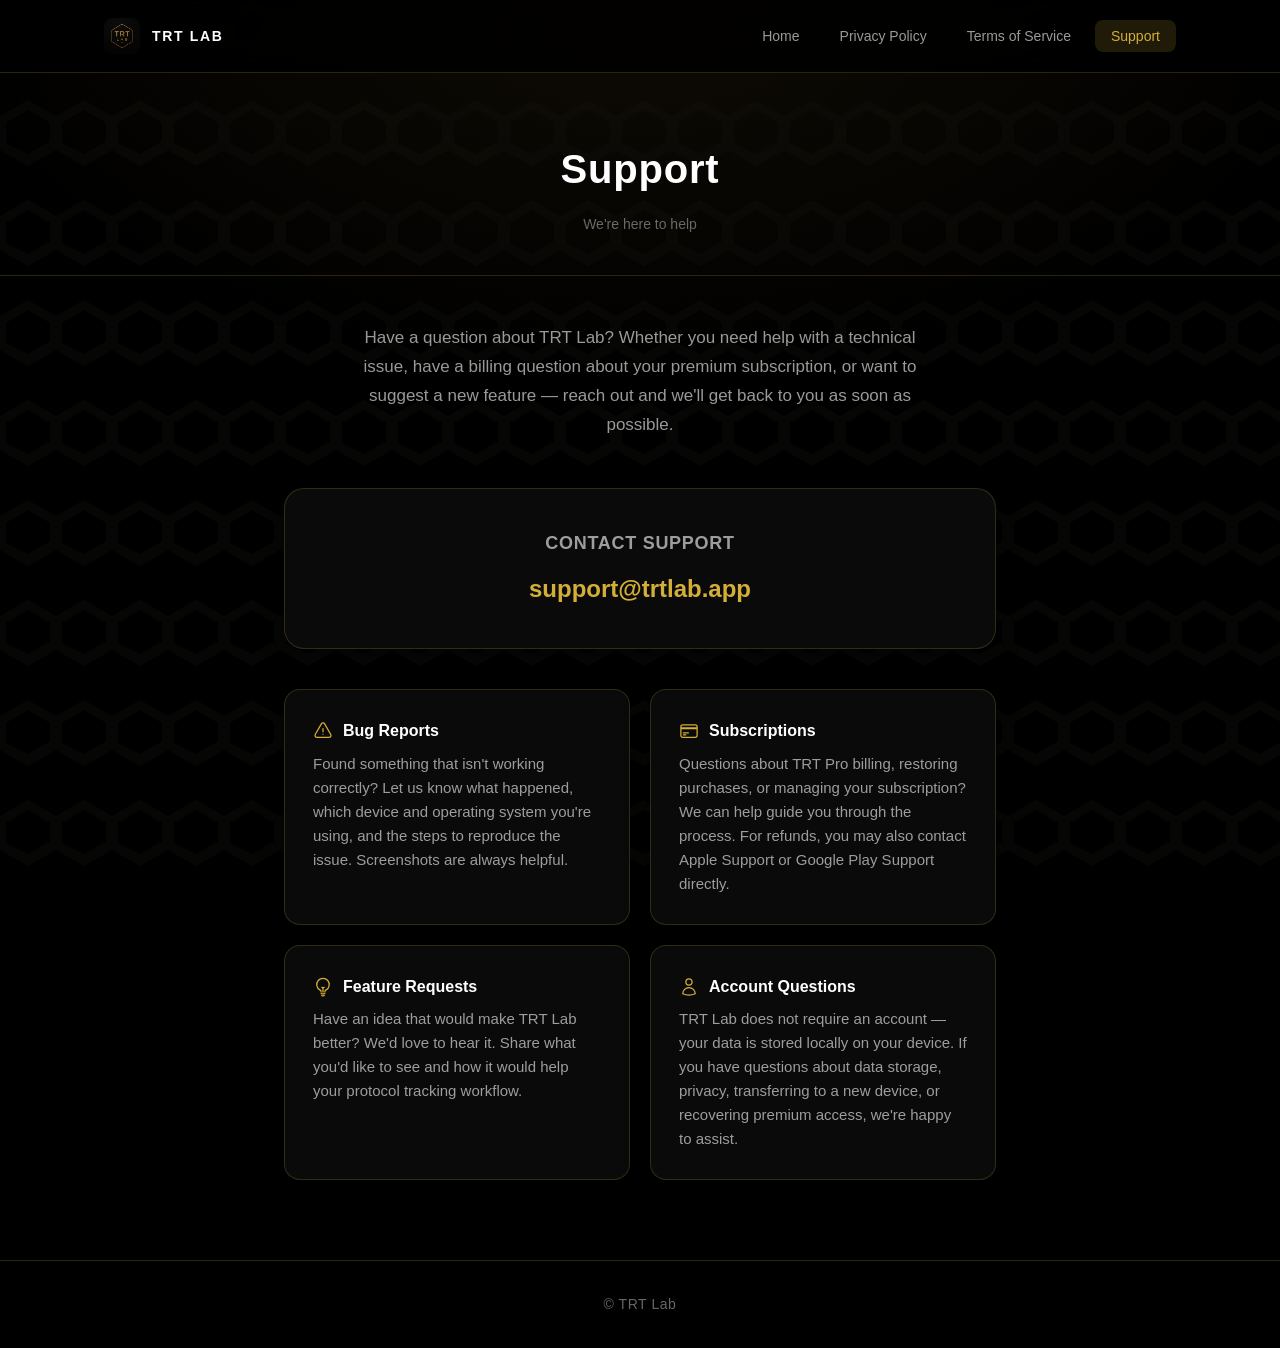
==== support.html @ 6e94eaee "Initial TRT Lab website" ====
<!DOCTYPE html>
<html lang="en">
<head>
  <meta charset="UTF-8">
  <meta name="viewport" content="width=device-width, initial-scale=1.0">
  <meta name="description" content="TRT Lab Support — contact us for help with the app, subscriptions, bugs, and feature requests.">
  <title>Support — TRT Lab</title>
  <link rel="icon" type="image/png" href="assets/logo.png">
  <link rel="stylesheet" href="style.css">
</head>
<body>
  <header class="site-header">
    <nav class="nav-inner">
      <a href="index.html" class="nav-brand">
        <img src="assets/logo.png" alt="TRT Lab logo" width="36" height="36">
        <span>TRT Lab</span>
      </a>
      <button class="nav-toggle" aria-label="Toggle navigation" aria-expanded="false">
        <svg xmlns="http://www.w3.org/2000/svg" fill="none" viewBox="0 0 24 24" stroke="currentColor" stroke-width="2">
          <path stroke-linecap="round" stroke-linejoin="round" d="M4 6h16M4 12h16M4 18h16"/>
        </svg>
      </button>
      <ul class="nav-links">
        <li><a href="index.html">Home</a></li>
        <li><a href="privacy.html">Privacy Policy</a></li>
        <li><a href="terms.html">Terms of Service</a></li>
        <li><a href="support.html" class="active">Support</a></li>
      </ul>
    </nav>
  </header>

  <main>
    <div class="page-header">
      <h1>Support</h1>
      <p class="last-updated">We're here to help</p>
    </div>

    <div class="support-content container-narrow">
      <div class="support-intro">
        <p>
          Have a question about TRT Lab? Whether you need help with a technical issue, have a billing question about your premium subscription, or want to suggest a new feature — reach out and we'll get back to you as soon as possible.
        </p>
      </div>

      <div class="support-card">
        <h2>Contact Support</h2>
        <a href="mailto:support@trtlab.app" class="support-email">support@trtlab.app</a>
      </div>

      <div class="support-topics">
        <div class="support-topic">
          <h3>
            <svg xmlns="http://www.w3.org/2000/svg" fill="none" viewBox="0 0 24 24" stroke="currentColor" stroke-width="1.5">
              <path stroke-linecap="round" stroke-linejoin="round" d="M12 9v3.75m-9.303 3.376c-.866 1.5.217 3.374 1.948 3.374h14.71c1.73 0 2.813-1.874 1.948-3.374L13.949 3.378c-.866-1.5-3.032-1.5-3.898 0L2.697 16.126zM12 15.75h.007v.008H12v-.008z"/>
            </svg>
            Bug Reports
          </h3>
          <p>
            Found something that isn't working correctly? Let us know what happened, which device and operating system you're using, and the steps to reproduce the issue. Screenshots are always helpful.
          </p>
        </div>

        <div class="support-topic">
          <h3>
            <svg xmlns="http://www.w3.org/2000/svg" fill="none" viewBox="0 0 24 24" stroke="currentColor" stroke-width="1.5">
              <path stroke-linecap="round" stroke-linejoin="round" d="M2.25 8.25h19.5M2.25 9h19.5m-16.5 5.25h6m-6 2.25h3m-3.75 3h15a2.25 2.25 0 002.25-2.25V6.75A2.25 2.25 0 0019.5 4.5h-15a2.25 2.25 0 00-2.25 2.25v10.5A2.25 2.25 0 004.5 19.5z"/>
            </svg>
            Subscriptions
          </h3>
          <p>
            Questions about TRT Pro billing, restoring purchases, or managing your subscription? We can help guide you through the process. For refunds, you may also contact Apple Support or Google Play Support directly.
          </p>
        </div>

        <div class="support-topic">
          <h3>
            <svg xmlns="http://www.w3.org/2000/svg" fill="none" viewBox="0 0 24 24" stroke="currentColor" stroke-width="1.5">
              <path stroke-linecap="round" stroke-linejoin="round" d="M12 18v-5.25m0 0a6.01 6.01 0 001.5-.189m-1.5.189a6.01 6.01 0 01-1.5-.189m3.75 7.478a12.06 12.06 0 01-4.5 0m3.75 2.383a14.406 14.406 0 01-3 0M14.25 18v-.192c0-.983.658-1.823 1.508-2.316a7.5 7.5 0 10-7.517 0c.85.493 1.509 1.333 1.509 2.316V18"/>
            </svg>
            Feature Requests
          </h3>
          <p>
            Have an idea that would make TRT Lab better? We'd love to hear it. Share what you'd like to see and how it would help your protocol tracking workflow.
          </p>
        </div>

        <div class="support-topic">
          <h3>
            <svg xmlns="http://www.w3.org/2000/svg" fill="none" viewBox="0 0 24 24" stroke="currentColor" stroke-width="1.5">
              <path stroke-linecap="round" stroke-linejoin="round" d="M15.75 6a3.75 3.75 0 11-7.5 0 3.75 3.75 0 017.5 0zM4.501 20.118a7.5 7.5 0 0114.998 0A17.933 17.933 0 0112 21.75c-2.676 0-5.216-.584-7.499-1.632z"/>
            </svg>
            Account Questions
          </h3>
          <p>
            TRT Lab does not require an account — your data is stored locally on your device. If you have questions about data storage, privacy, transferring to a new device, or recovering premium access, we're happy to assist.
          </p>
        </div>
      </div>
    </div>
  </main>

  <footer class="site-footer">
    <p>© TRT Lab</p>
  </footer>

  <script>
    (function () {
      var toggle = document.querySelector('.nav-toggle');
      var links = document.querySelector('.nav-links');
      if (!toggle || !links) return;
      toggle.addEventListener('click', function () {
        var open = links.classList.toggle('open');
        toggle.setAttribute('aria-expanded', open);
      });
      links.querySelectorAll('a').forEach(function (link) {
        link.addEventListener('click', function () {
          links.classList.remove('open');
          toggle.setAttribute('aria-expanded', 'false');
        });
      });
    })();
  </script>
</body>
</html>
---- style.css ----
/* TRT Lab — Static Website Stylesheet */

:root {
  --color-bg: #000000;
  --color-surface: #0a0a0a;
  --color-surface-elevated: #111111;
  --color-gold: #d4af37;
  --color-gold-light: #e8c96a;
  --color-gold-dim: rgba(212, 175, 55, 0.15);
  --color-text: #ffffff;
  --color-text-muted: rgba(255, 255, 255, 0.6);
  --color-text-subtle: rgba(255, 255, 255, 0.4);
  --color-border: rgba(212, 175, 55, 0.2);
  --color-border-hover: rgba(212, 175, 55, 0.45);
  --font-sans: -apple-system, BlinkMacSystemFont, "Segoe UI", Roboto, "Helvetica Neue", Arial, sans-serif;
  --radius-sm: 8px;
  --radius-md: 12px;
  --radius-lg: 16px;
  --radius-xl: 20px;
  --shadow-soft: 0 4px 24px rgba(0, 0, 0, 0.4);
  --shadow-gold: 0 4px 32px rgba(212, 175, 55, 0.08);
  --shadow-card-hover: 0 8px 40px rgba(212, 175, 55, 0.12);
  --max-width: 1120px;
  --max-width-narrow: 760px;
  --nav-height: 72px;
  --transition: 0.2s ease;
}

*,
*::before,
*::after {
  box-sizing: border-box;
  margin: 0;
  padding: 0;
}

html {
  scroll-behavior: smooth;
  -webkit-text-size-adjust: 100%;
}

body {
  font-family: var(--font-sans);
  background-color: var(--color-bg);
  color: var(--color-text);
  line-height: 1.6;
  min-height: 100vh;
  display: flex;
  flex-direction: column;
  -webkit-font-smoothing: antialiased;
  -moz-osx-font-smoothing: grayscale;
}

/* Honeycomb background pattern */
body::before {
  content: "";
  position: fixed;
  inset: 0;
  background-image: url("data:image/svg+xml,%3Csvg xmlns='http://www.w3.org/2000/svg' width='56' height='100' viewBox='0 0 56 100'%3E%3Cpath fill='%232e2a22' fill-opacity='0.35' d='M28 66L0 50V16L28 0l28 16v34L28 66zm0-12l22-12.7V22.7L28 10 6 22.7v20.6L28 54z'/%3E%3C/svg%3E");
  background-size: 56px 100px;
  opacity: 0.4;
  pointer-events: none;
  z-index: 0;
}

body::after {
  content: "";
  position: fixed;
  inset: 0;
  background: radial-gradient(ellipse 80% 60% at 50% 0%, rgba(26, 20, 8, 0.6) 0%, transparent 70%);
  pointer-events: none;
  z-index: 0;
}

/* ── Navigation ── */

.site-header {
  position: sticky;
  top: 0;
  z-index: 100;
  background: rgba(0, 0, 0, 0.85);
  backdrop-filter: blur(12px);
  -webkit-backdrop-filter: blur(12px);
  border-bottom: 1px solid var(--color-border);
}

.nav-inner {
  max-width: var(--max-width);
  margin: 0 auto;
  padding: 0 24px;
  height: var(--nav-height);
  display: flex;
  align-items: center;
  justify-content: space-between;
  gap: 24px;
}

.nav-brand {
  display: flex;
  align-items: center;
  gap: 12px;
  text-decoration: none;
  color: var(--color-text);
  flex-shrink: 0;
}

.nav-brand img {
  width: 36px;
  height: 36px;
  border-radius: var(--radius-sm);
}

.nav-brand span {
  font-size: 0.875rem;
  font-weight: 600;
  letter-spacing: 0.12em;
  text-transform: uppercase;
}

.nav-links {
  display: flex;
  align-items: center;
  gap: 8px;
  list-style: none;
}

.nav-links a {
  color: var(--color-text-muted);
  text-decoration: none;
  font-size: 0.875rem;
  font-weight: 500;
  padding: 8px 16px;
  border-radius: var(--radius-sm);
  transition: color var(--transition), background var(--transition);
}

.nav-links a:hover,
.nav-links a.active {
  color: var(--color-gold);
  background: var(--color-gold-dim);
}

.nav-toggle {
  display: none;
  background: none;
  border: 1px solid var(--color-border);
  border-radius: var(--radius-sm);
  color: var(--color-text);
  cursor: pointer;
  padding: 8px 10px;
  line-height: 0;
}

.nav-toggle svg {
  width: 22px;
  height: 22px;
}

/* ── Main content ── */

main {
  flex: 1;
  position: relative;
  z-index: 1;
}

.container {
  max-width: var(--max-width);
  margin: 0 auto;
  padding: 0 24px;
}

.container-narrow {
  max-width: var(--max-width-narrow);
  margin: 0 auto;
  padding: 0 24px;
}

/* ── Home page ── */

.hero {
  text-align: center;
  padding: 80px 24px 64px;
}

.hero-logo {
  width: 120px;
  height: 120px;
  margin: 0 auto 32px;
  border-radius: var(--radius-lg);
  box-shadow: var(--shadow-gold);
}

.hero-headline {
  font-size: clamp(2rem, 5vw, 3rem);
  font-weight: 700;
  letter-spacing: 0.04em;
  line-height: 1.2;
  margin-bottom: 20px;
  background: linear-gradient(135deg, var(--color-text) 0%, var(--color-gold-light) 100%);
  -webkit-background-clip: text;
  -webkit-text-fill-color: transparent;
  background-clip: text;
}

.hero-description {
  font-size: clamp(1rem, 2.5vw, 1.125rem);
  color: var(--color-text-muted);
  max-width: 560px;
  margin: 0 auto 56px;
  line-height: 1.7;
}

.nav-cards {
  display: grid;
  grid-template-columns: repeat(3, 1fr);
  gap: 24px;
  max-width: var(--max-width);
  margin: 0 auto;
  padding: 0 24px 80px;
}

.nav-card {
  display: flex;
  flex-direction: column;
  align-items: flex-start;
  text-decoration: none;
  color: var(--color-text);
  background: var(--color-surface);
  border: 1px solid var(--color-border);
  border-radius: var(--radius-xl);
  padding: 32px;
  box-shadow: var(--shadow-soft);
  transition: border-color var(--transition), box-shadow var(--transition), transform var(--transition);
}

.nav-card:hover {
  border-color: var(--color-border-hover);
  box-shadow: var(--shadow-card-hover);
  transform: translateY(-2px);
}

.nav-card-icon {
  width: 48px;
  height: 48px;
  display: flex;
  align-items: center;
  justify-content: center;
  background: var(--color-gold-dim);
  border: 1px solid var(--color-border);
  border-radius: var(--radius-md);
  margin-bottom: 20px;
  color: var(--color-gold);
}

.nav-card-icon svg {
  width: 24px;
  height: 24px;
}

.nav-card h2 {
  font-size: 1.25rem;
  font-weight: 600;
  margin-bottom: 8px;
  letter-spacing: 0.02em;
}

.nav-card p {
  font-size: 0.9375rem;
  color: var(--color-text-muted);
  line-height: 1.6;
  margin-bottom: 20px;
  flex: 1;
}

.nav-card-cta {
  font-size: 0.875rem;
  font-weight: 600;
  color: var(--color-gold);
  letter-spacing: 0.04em;
  text-transform: uppercase;
}

/* ── Legal / content pages ── */

.page-header {
  padding: 64px 24px 40px;
  text-align: center;
  border-bottom: 1px solid var(--color-border);
  margin-bottom: 48px;
}

.page-header h1 {
  font-size: clamp(1.75rem, 4vw, 2.5rem);
  font-weight: 700;
  letter-spacing: 0.02em;
  margin-bottom: 12px;
}

.page-header .last-updated {
  font-size: 0.875rem;
  color: var(--color-text-subtle);
}

.legal-content {
  padding-bottom: 80px;
}

.legal-content h2 {
  font-size: 1.25rem;
  font-weight: 600;
  color: var(--color-gold);
  margin: 40px 0 16px;
  letter-spacing: 0.02em;
}

.legal-content h2:first-child {
  margin-top: 0;
}

.legal-content h3 {
  font-size: 1.0625rem;
  font-weight: 600;
  margin: 24px 0 12px;
}

.legal-content p {
  color: var(--color-text-muted);
  margin-bottom: 16px;
  line-height: 1.75;
}

.legal-content ul,
.legal-content ol {
  color: var(--color-text-muted);
  margin: 0 0 16px 24px;
  line-height: 1.75;
}

.legal-content li {
  margin-bottom: 8px;
}

.legal-content a {
  color: var(--color-gold);
  text-decoration: none;
  border-bottom: 1px solid transparent;
  transition: border-color var(--transition);
}

.legal-content a:hover {
  border-bottom-color: var(--color-gold);
}

.legal-content strong {
  color: var(--color-text);
  font-weight: 600;
}

/* ── Support page ── */

.support-content {
  padding-bottom: 80px;
}

.support-intro {
  text-align: center;
  margin-bottom: 48px;
}

.support-intro p {
  color: var(--color-text-muted);
  font-size: 1.0625rem;
  line-height: 1.7;
  max-width: 600px;
  margin: 0 auto;
}

.support-card {
  background: var(--color-surface);
  border: 1px solid var(--color-border);
  border-radius: var(--radius-xl);
  padding: 40px;
  box-shadow: var(--shadow-soft);
  text-align: center;
  margin-bottom: 40px;
}

.support-card h2 {
  font-size: 1.125rem;
  font-weight: 600;
  color: var(--color-text-muted);
  margin-bottom: 12px;
  letter-spacing: 0.04em;
  text-transform: uppercase;
}

.support-email {
  display: inline-block;
  font-size: clamp(1.25rem, 3vw, 1.5rem);
  font-weight: 600;
  color: var(--color-gold);
  text-decoration: none;
  transition: color var(--transition);
}

.support-email:hover {
  color: var(--color-gold-light);
}

.support-topics {
  display: grid;
  grid-template-columns: repeat(2, 1fr);
  gap: 20px;
}

.support-topic {
  background: var(--color-surface);
  border: 1px solid var(--color-border);
  border-radius: var(--radius-lg);
  padding: 28px;
  box-shadow: var(--shadow-soft);
}

.support-topic h3 {
  font-size: 1rem;
  font-weight: 600;
  margin-bottom: 8px;
  display: flex;
  align-items: center;
  gap: 10px;
}

.support-topic h3 svg {
  width: 20px;
  height: 20px;
  color: var(--color-gold);
  flex-shrink: 0;
}

.support-topic p {
  font-size: 0.9375rem;
  color: var(--color-text-muted);
  line-height: 1.6;
}

/* ── Footer ── */

.site-footer {
  position: relative;
  z-index: 1;
  border-top: 1px solid var(--color-border);
  padding: 32px 24px;
  text-align: center;
}

.site-footer p {
  font-size: 0.875rem;
  color: var(--color-text-subtle);
  letter-spacing: 0.04em;
}

/* ── Responsive ── */

@media (max-width: 900px) {
  .nav-cards {
    grid-template-columns: 1fr;
    max-width: 480px;
  }

  .support-topics {
    grid-template-columns: 1fr;
  }
}

@media (max-width: 640px) {
  .nav-toggle {
    display: block;
  }

  .nav-links {
    display: none;
    position: absolute;
    top: var(--nav-height);
    left: 0;
    right: 0;
    flex-direction: column;
    background: rgba(0, 0, 0, 0.95);
    backdrop-filter: blur(12px);
    -webkit-backdrop-filter: blur(12px);
    border-bottom: 1px solid var(--color-border);
    padding: 16px;
    gap: 4px;
  }

  .nav-links.open {
    display: flex;
  }

  .nav-links a {
    width: 100%;
    text-align: center;
    padding: 12px 16px;
  }

  .hero {
    padding: 56px 24px 48px;
  }

  .hero-logo {
    width: 96px;
    height: 96px;
  }

  .nav-card {
    padding: 24px;
  }

  .support-card {
    padding: 28px 24px;
  }

  .page-header {
    padding: 48px 24px 32px;
  }
}
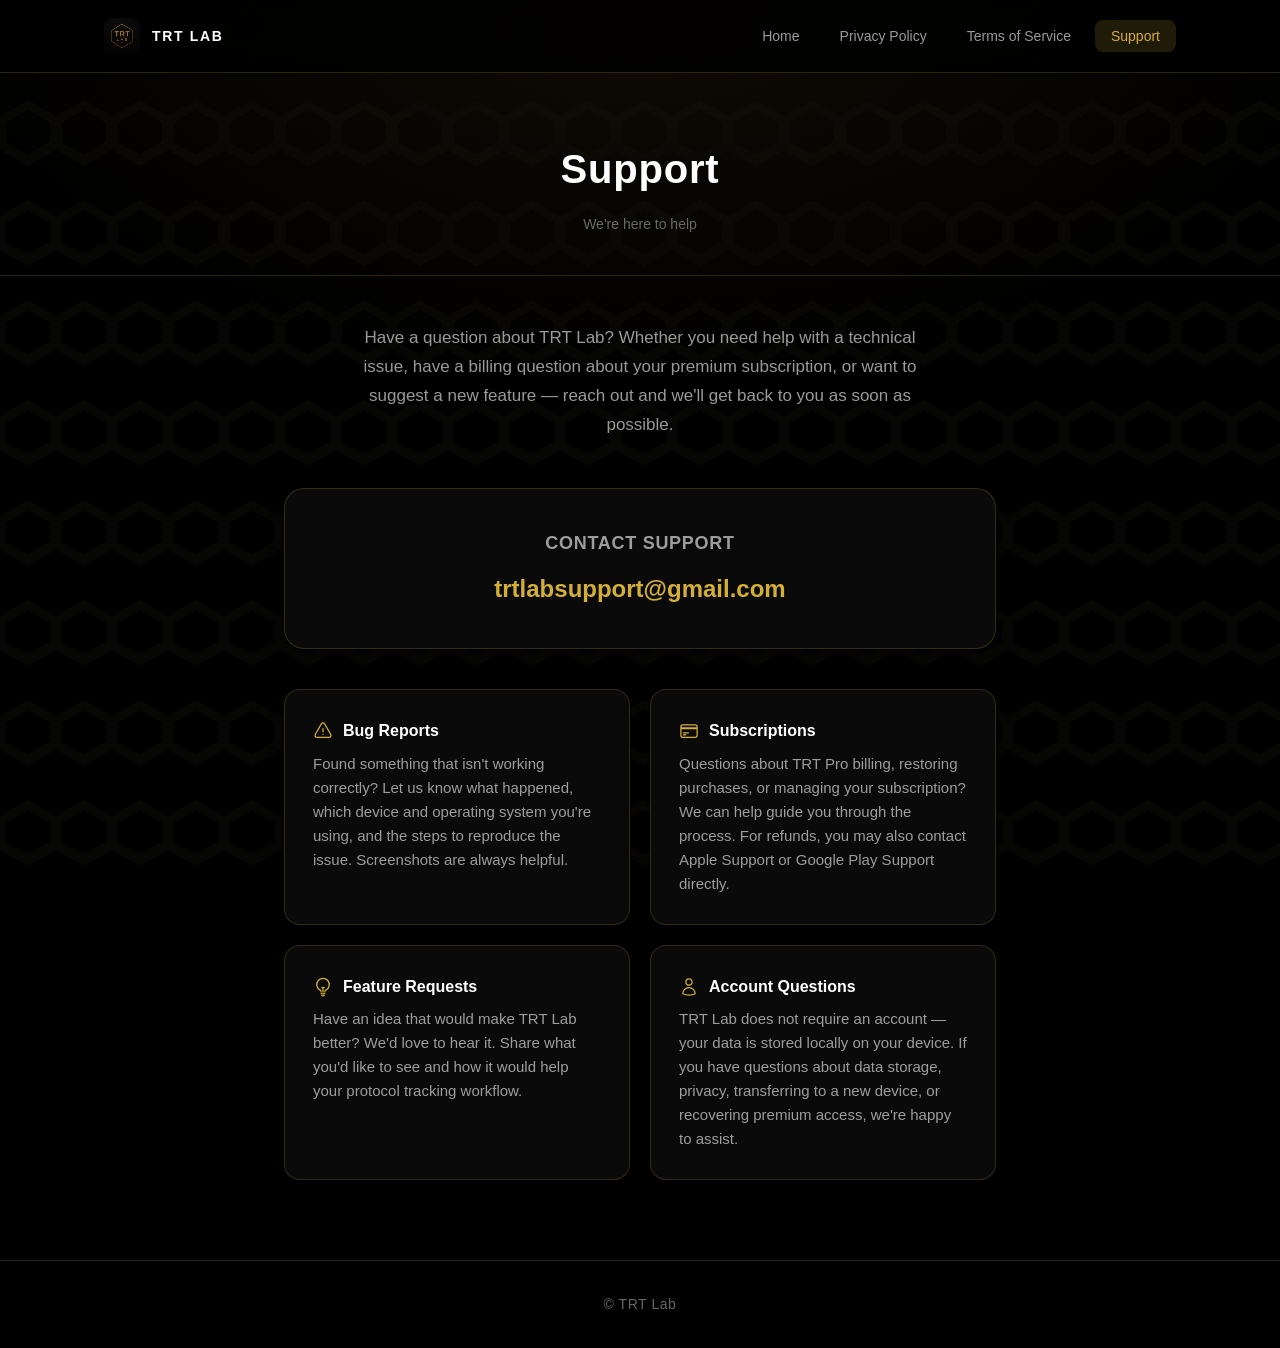
==== commit 343e3b62: "Update support email" ====
--- a/support.html
+++ b/support.html
@@ -44,7 +44,7 @@
 
       <div class="support-card">
         <h2>Contact Support</h2>
-        <a href="mailto:support@trtlab.app" class="support-email">support@trtlab.app</a>
+        <a href="mailto:trtlabsupport@gmail.com" class="support-email">trtlabsupport@gmail.com</a>
       </div>
 
       <div class="support-topics">
